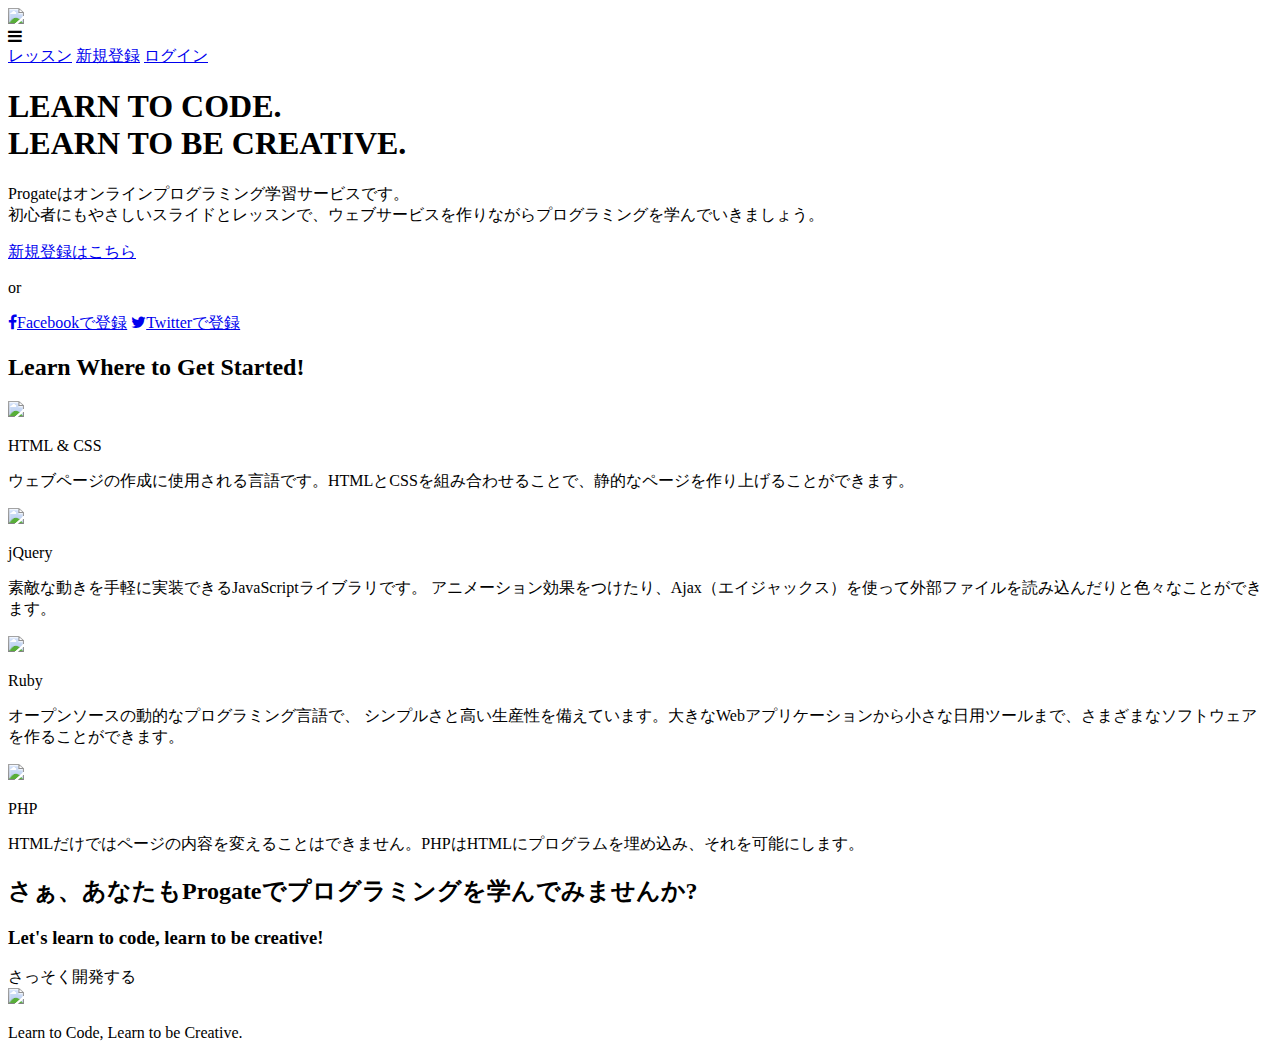
==== index.html @ e8403fcc "Create index.html" ====
<!DOCTYPE html>
<html>
<head>
  <meta charset="utf-8">
  <meta name="viewport" content="width=device-width, initial-scale=1.0">
  <title>Progate</title>
  <link href="https://maxcdn.bootstrapcdn.com/font-awesome/4.7.0/css/font-awesome.min.css" rel="stylesheet" integrity="sha384-wvfXpqpZZVQGK6TAh5PVlGOfQNHSoD2xbE+QkPxCAFlNEevoEH3Sl0sibVcOQVnN" crossorigin="anonymous">
  <link rel="stylesheet" type="text/css" href="stylesheet.css">
</head>
<body>
  <header>
    <div class="container">
      <div class="header-left">
        <img class="logo" src="https://prog-8.com/images/html/advanced/main_logo.png">
      </div>
      <span class="fa fa-bars menu-icon"></span>
      <div class="header-right">
        <a href="#">レッスン</a>
        <a href="#">新規登録</a>
        <a href="#" class="login">ログイン</a>
      </div>
    </div>
  </header>
  <div class="top-wrapper">
    <div class="container">
      <h1>LEARN TO CODE.<br>LEARN TO BE CREATIVE.</h1>
      <p>Progateはオンラインプログラミング学習サービスです。<br>初心者にもやさしいスライドとレッスンで、ウェブサービスを作りながらプログラミングを学んでいきましょう。</p>
      <div class="btn-wrapper">
        <a href="#" class="btn signup">新規登録はこちら</a>
        <p>or</p>
        <a href="#" class="btn facebook"><span class="fa fa-facebook"></span>Facebookで登録</a>
        <a href="#" class="btn twitter"><span class="fa fa-twitter"></span>Twitterで登録</a>
      </div>
    </div>
  </div>
  <div class="lesson-wrapper">
    <div class="container">
      <div class="heading">
        <h2>Learn Where to Get Started!</h2>
      </div>
      <div class="lessons">
        <div class="lesson">
          <div class="lesson-icon">
            <img src="https://prog-8.com/images/html/advanced/html.png">
            <p>HTML & CSS</p>
          </div>
          <p class="text-contents">ウェブページの作成に使用される言語です。HTMLとCSSを組み合わせることで、静的なページを作り上げることができます。</p>
        </div>
        <div class="lesson">
          <div class="lesson-icon">
            <img src="https://prog-8.com/images/html/advanced/jQuery.png">
            <p>jQuery</p>
          </div>
          <p class="text-contents">素敵な動きを手軽に実装できるJavaScriptライブラリです。 アニメーション効果をつけたり、Ajax（エイジャックス）を使って外部ファイルを読み込んだりと色々なことができます。</p>
        </div>
        <div class="lesson">
          <div class="lesson-icon">
            <img src="https://prog-8.com/images/html/advanced/ruby.png">
            <p>Ruby</p>
          </div>
          <p class="text-contents">オープンソースの動的なプログラミング言語で、 シンプルさと高い生産性を備えています。大きなWebアプリケーションから小さな日用ツールまで、さまざまなソフトウェアを作ることができます。</p>
        </div>
        <div class="lesson">
          <div class="lesson-icon">
            <img src="https://prog-8.com/images/html/advanced/php.png">
            <p>PHP</p>
          </div>
          <p class="text-contents">HTMLだけではページの内容を変えることはできません。PHPはHTMLにプログラムを埋め込み、それを可能にします。</p>
        </div>
      </div>
      <div class="clear"></div>
    </div>
  </div>
  <div class="message-wrapper">
    <div class="container">
      <div class="heading">
        <h2>さぁ、あなたもProgateでプログラミングを学んでみませんか?</h2>
        <h3>Let's learn to code, learn to be creative!</h3>
      </div>
      <span class="btn message">さっそく開発する</span>
    </div>
  </div>
  <footer>
    <div class="container">
      <img src="https://prog-8.com/images/html/advanced/footer_logo.png">
      <p>Learn to Code, Learn to be Creative.</p>
    </div>
  </footer>
</body>
</html>
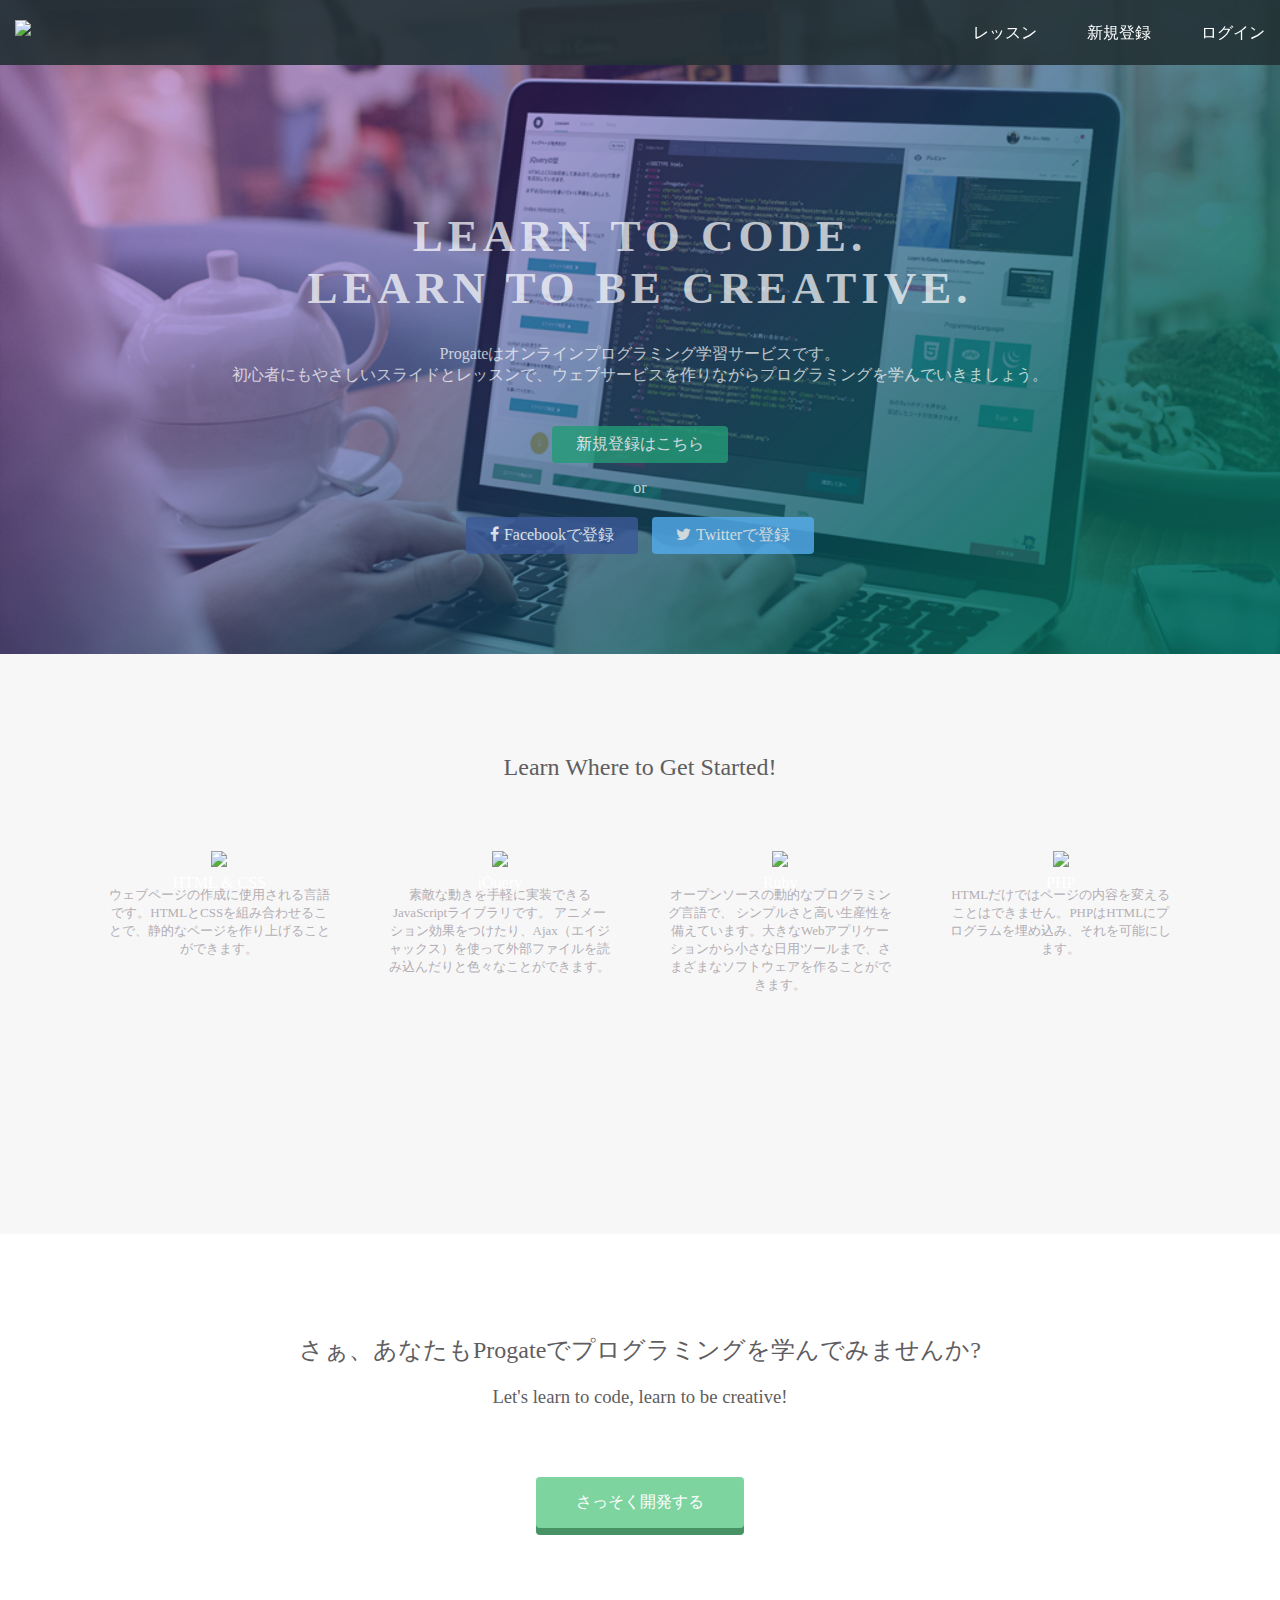
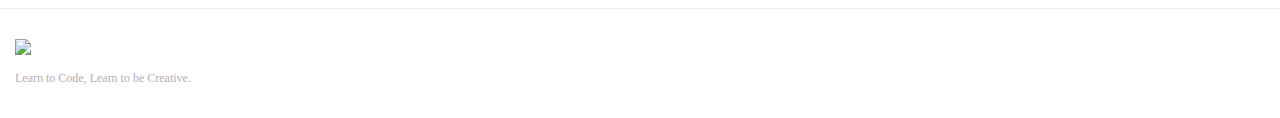
==== commit 454a8f41: "Update index.html" ====
--- a/index.html
+++ b/index.html
@@ -87,4 +87,4 @@
     </div>
   </footer>
 </body>
-</html>
+</html> 
--- a/stylesheet.css
+++ b/stylesheet.css
@@ -0,0 +1,271 @@
+* {
+  box-sizing: border-box;
+}
+
+body {
+  margin: 0;
+  font-family: "Hiragino Kaku Gothic ProN";
+}
+
+a {
+  text-decoration: none;
+}
+
+.container {
+  width: 100%;
+  padding: 0 15px;
+  margin: 0 auto;
+}
+
+.top-wrapper {
+  padding: 180px 0 100px 0;
+  background-image: url(top.png);
+  background-size: cover;
+  color: white;
+  text-align: center;
+}
+
+.top-wrapper h1 {
+  opacity: 0.7;
+  font-size: 45px;
+  letter-spacing: 5px;
+}
+
+.top-wrapper p {
+  opacity: 0.7;
+  font-size: 16px;
+  margin-bottom: 40px;
+}
+
+.btn-wrapper {
+  text-align: center;
+}
+
+.btn-wrapper p {
+  margin-bottom: 20px;
+}
+
+.signup {
+  background-color: #239b76;
+}
+
+.facebook {
+  background-color: #3b5998;
+  margin-right: 10px;
+}
+
+.twitter {
+  background-color: #55acee;
+}
+
+.btn {
+  padding: 8px 24px;
+  color: white;
+  display: inline-block;
+  opacity: 0.8;
+  border-radius: 4px;
+  text-align: center;
+}
+
+.btn:hover {
+  opacity: 1;
+}
+
+.fa {
+  margin-right: 5px;
+}
+
+header {
+  height: 65px;
+  width: 100%;
+  background-color: rgba(34,49,52,0.9);
+  position :fixed;
+  top: 0;
+  z-index: 10;
+}
+
+.logo {
+  width: 124px;
+  margin-top: 20px;
+}
+
+.header-left {
+  float: left;
+}
+
+.header-right {
+  float: right;
+  margin-right: -25px;
+}
+
+.header-right a {
+  line-height: 65px;
+  padding: 0 25px;
+  color: white;
+  display: block;
+  float: left;
+  transition: all 0.5s;
+}
+
+.header-right a:hover {
+  background-color: rgba(255,255,255,0.3);
+}
+
+.lesson-wrapper {
+  height: 580px;
+  padding-bottom: 80px;
+  padding-left: 5%;
+  padding-right: 5%;
+  background-color: #f7f7f7;
+  text-align: center;
+}
+
+.heading {
+  padding-top: 80px;
+  padding-bottom: 50px;
+  color: #5f5d60;
+}
+
+.heading h2 {
+  font-weight: normal;
+}
+
+.lesson {
+  float: left;
+  width: 25%;
+}
+
+.lesson-icon {
+  position: relative;
+}
+
+.lesson-icon p {
+  position: absolute;
+  top: 37%;
+  width: 100%;
+  color: white;
+}
+
+.text-contents {
+  width: 80%;
+  display: inline-block;
+  margin-top: 15px;
+  font-size: 13px;
+  color: #b3aeb5;
+}
+
+.heading h3 {
+  font-weight: normal;
+}
+
+.message-wrapper {
+  border-bottom: 1px solid #eee;
+  padding-bottom: 80px;
+  text-align: center;
+}
+
+.message {
+  padding: 15px 40px;
+  background-color: #5dca88;
+  cursor: pointer;
+  box-shadow: 0px 7px #1a7940;
+}
+
+.message:active {
+  position: relative;
+  top: 7px;
+  box-shadow: none;
+}
+
+footer img {
+  width: 125px;
+}
+
+footer p {
+  color: #b3aeb5;
+  font-size: 12px;
+}
+
+footer {
+  padding-top: 30px;
+  padding-bottom: 20px;
+}
+
+.menu-icon {
+  color: white;
+  float: right;
+  font-size: 25px;
+  padding: 21px 0;
+  display: none;
+}
+
+.clear {
+  clear: left;
+}
+
+@media all and (max-width: 1000px) {
+  .lesson {
+    width: 50%;
+    margin-bottom: 50px;
+  }
+
+  .lesson-wrapper {
+    height: 990px;
+  }
+
+  footer {
+    text-align: center;
+  }
+}
+
+@media all and (max-width: 750px) {
+  .top-wrapper h1 {
+    font-size: 32px;
+  }
+
+  .heading h2 {
+    font-size: 20px;
+  }
+}
+
+@media all and (max-width: 670px) {
+  .header-right {
+    display: none;
+  }
+
+  .menu-icon {
+    display: block;
+  }
+
+  .top-wrapper .btn {
+    width: 100%;
+  }
+
+  .twitter {
+    margin-top: 10px;
+  }
+
+  .top-wrapper {
+    text-align: left;
+  }
+
+  .top-wrapper h1 {
+    font-size: 24px;
+  }
+
+  .top-wrapper p {
+    font-size: 14px;
+  }
+
+  .lesson {
+    width: 100%;
+  }
+
+  .lesson-wrapper {
+    height: 1700px;
+  }
+
+  .message-wrapper .btn {
+    width: 100%;
+  }
+}
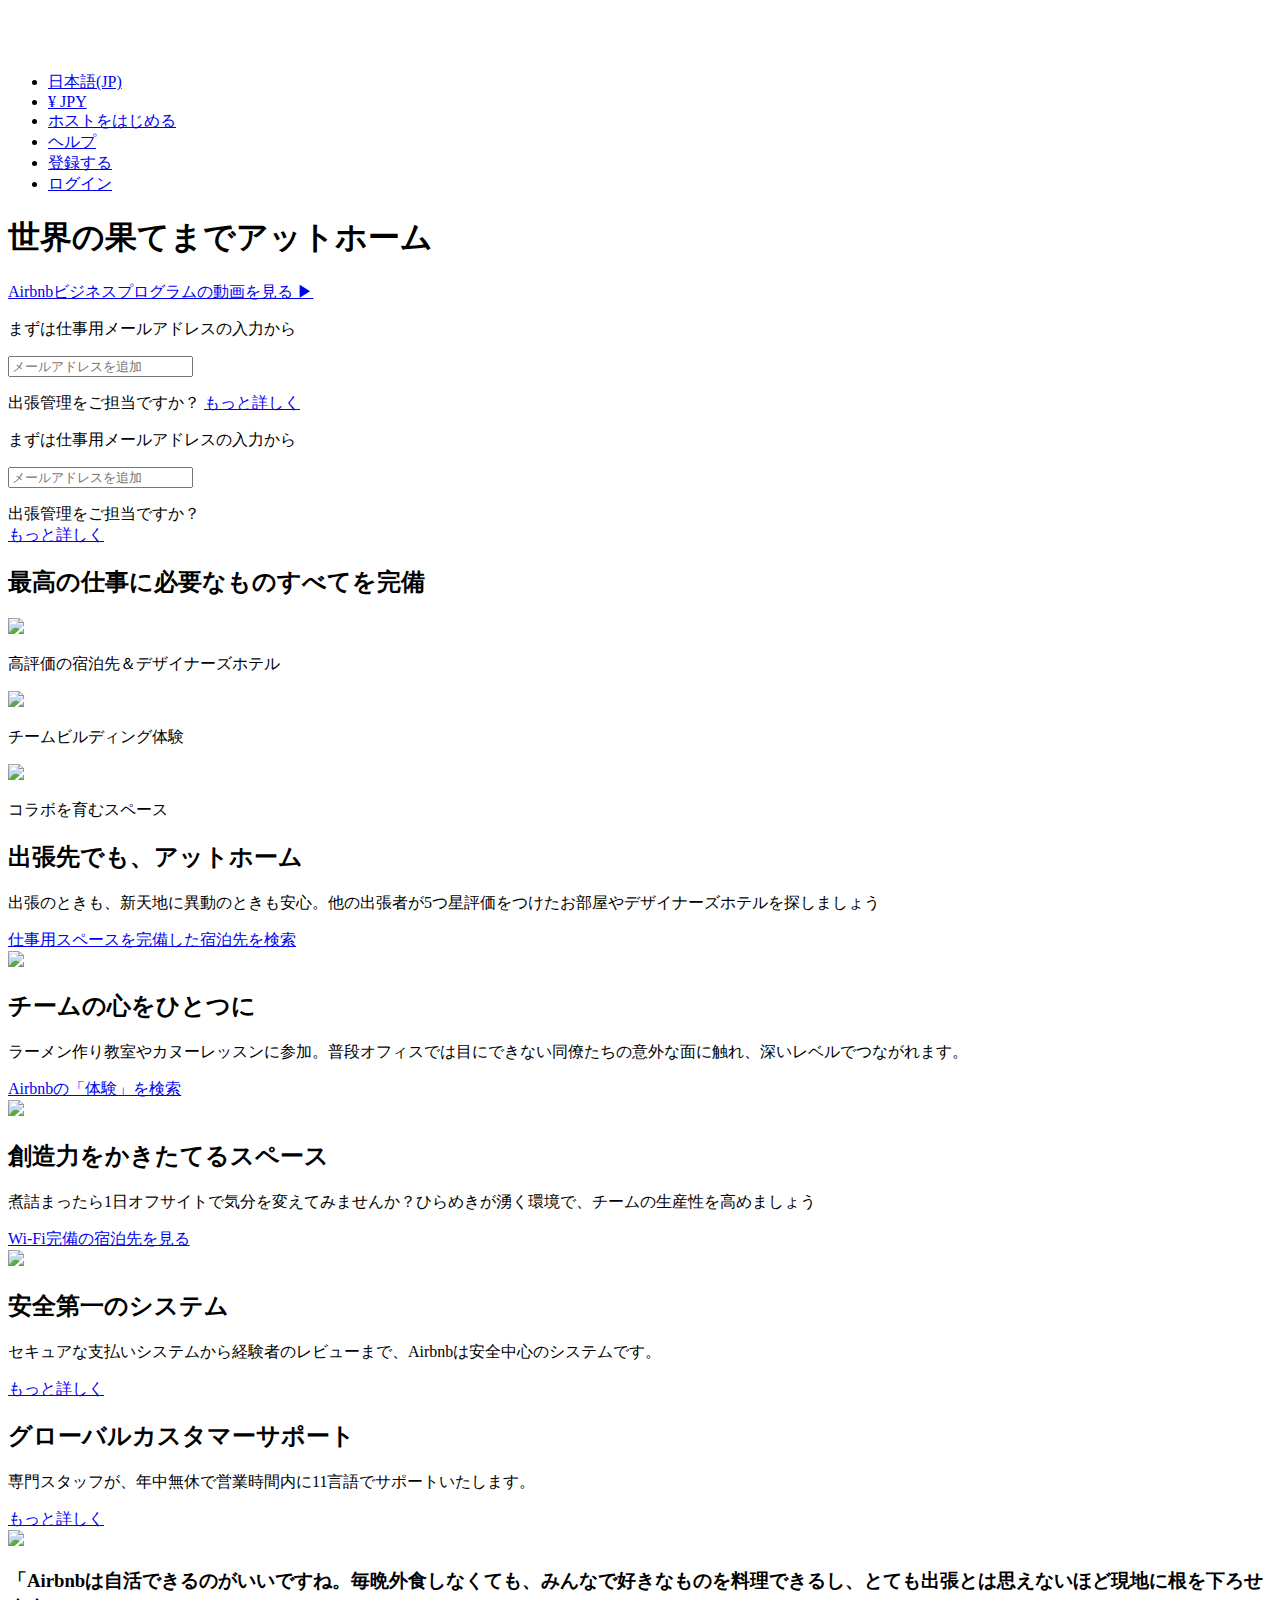
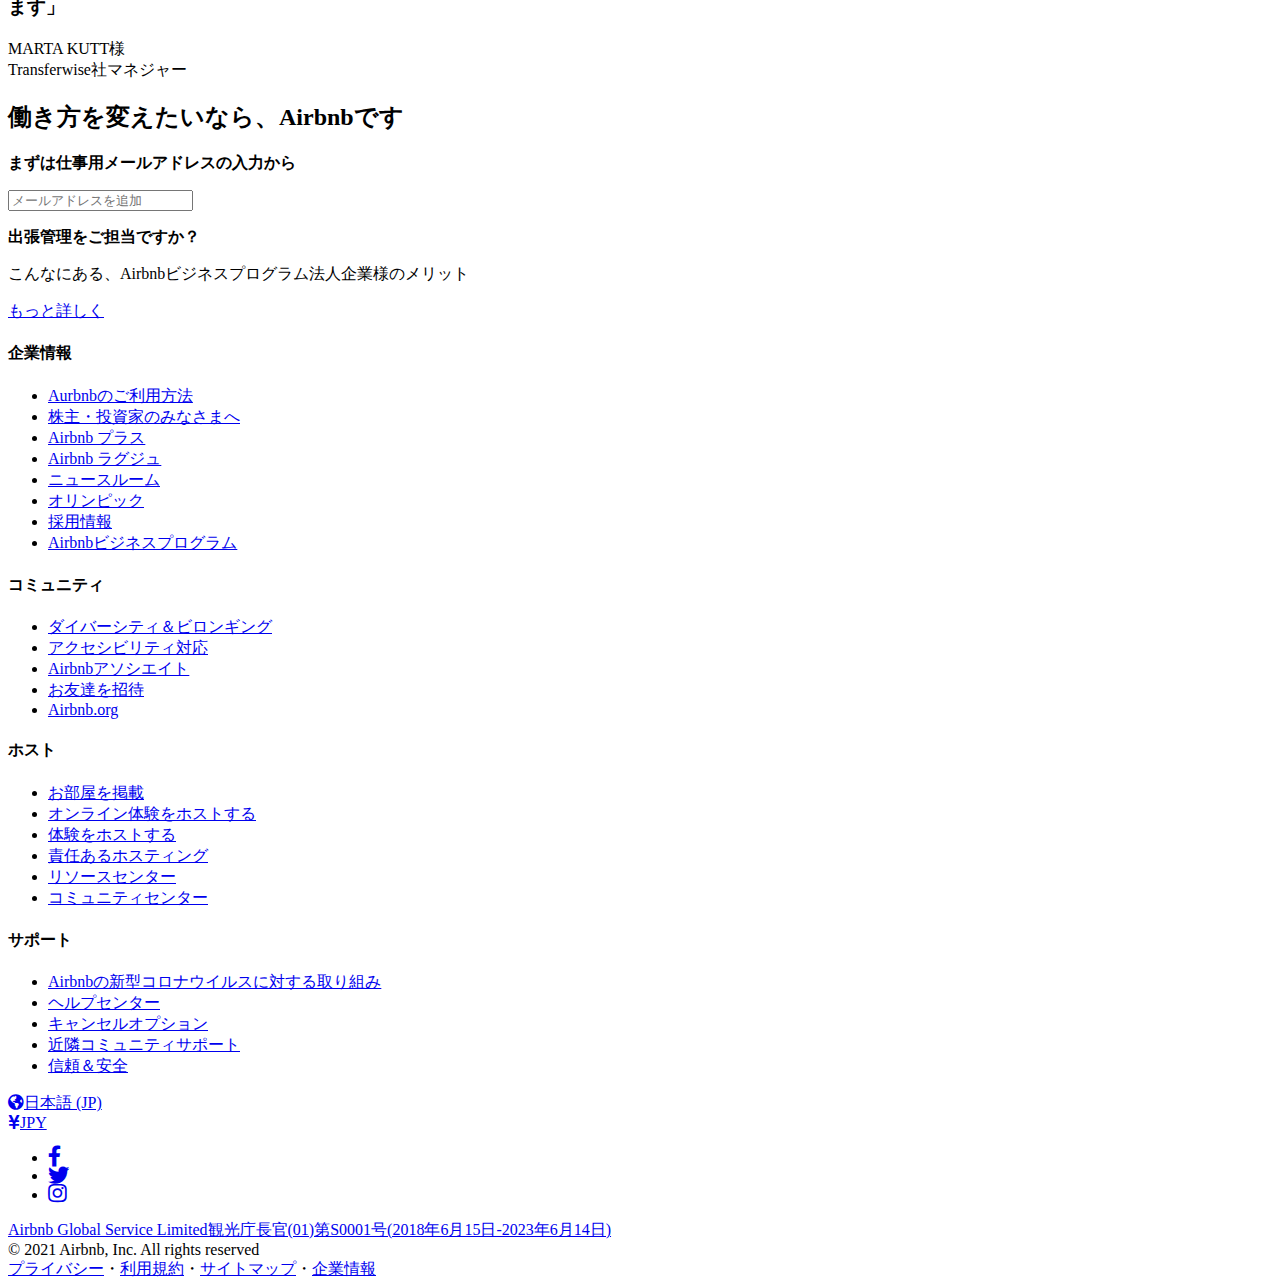
==== commit b6a64d72: "Update index.html" ====
--- a/index.html
+++ b/index.html
@@ -1,90 +1,316 @@
 <!DOCTYPE html>
-<html>
-<head>
-  <meta charset="utf-8">
-  <meta name="viewport" content="width=device-width, initial-scale=1.0">
-  <title>Progate</title>
-  <link href="https://maxcdn.bootstrapcdn.com/font-awesome/4.7.0/css/font-awesome.min.css" rel="stylesheet" integrity="sha384-wvfXpqpZZVQGK6TAh5PVlGOfQNHSoD2xbE+QkPxCAFlNEevoEH3Sl0sibVcOQVnN" crossorigin="anonymous">
-  <link rel="stylesheet" type="text/css" href="stylesheet.css">
-</head>
-<body>
-  <header>
-    <div class="container">
-      <div class="header-left">
-        <img class="logo" src="https://prog-8.com/images/html/advanced/main_logo.png">
-      </div>
-      <span class="fa fa-bars menu-icon"></span>
-      <div class="header-right">
-        <a href="#">レッスン</a>
-        <a href="#">新規登録</a>
-        <a href="#" class="login">ログイン</a>
-      </div>
-    </div>
-  </header>
-  <div class="top-wrapper">
-    <div class="container">
-      <h1>LEARN TO CODE.<br>LEARN TO BE CREATIVE.</h1>
-      <p>Progateはオンラインプログラミング学習サービスです。<br>初心者にもやさしいスライドとレッスンで、ウェブサービスを作りながらプログラミングを学んでいきましょう。</p>
-      <div class="btn-wrapper">
-        <a href="#" class="btn signup">新規登録はこちら</a>
-        <p>or</p>
-        <a href="#" class="btn facebook"><span class="fa fa-facebook"></span>Facebookで登録</a>
-        <a href="#" class="btn twitter"><span class="fa fa-twitter"></span>Twitterで登録</a>
-      </div>
-    </div>
-  </div>
-  <div class="lesson-wrapper">
-    <div class="container">
-      <div class="heading">
-        <h2>Learn Where to Get Started!</h2>
-      </div>
-      <div class="lessons">
-        <div class="lesson">
-          <div class="lesson-icon">
-            <img src="https://prog-8.com/images/html/advanced/html.png">
-            <p>HTML & CSS</p>
-          </div>
-          <p class="text-contents">ウェブページの作成に使用される言語です。HTMLとCSSを組み合わせることで、静的なページを作り上げることができます。</p>
-        </div>
-        <div class="lesson">
-          <div class="lesson-icon">
-            <img src="https://prog-8.com/images/html/advanced/jQuery.png">
-            <p>jQuery</p>
-          </div>
-          <p class="text-contents">素敵な動きを手軽に実装できるJavaScriptライブラリです。 アニメーション効果をつけたり、Ajax（エイジャックス）を使って外部ファイルを読み込んだりと色々なことができます。</p>
-        </div>
-        <div class="lesson">
-          <div class="lesson-icon">
-            <img src="https://prog-8.com/images/html/advanced/ruby.png">
-            <p>Ruby</p>
-          </div>
-          <p class="text-contents">オープンソースの動的なプログラミング言語で、 シンプルさと高い生産性を備えています。大きなWebアプリケーションから小さな日用ツールまで、さまざまなソフトウェアを作ることができます。</p>
-        </div>
-        <div class="lesson">
-          <div class="lesson-icon">
-            <img src="https://prog-8.com/images/html/advanced/php.png">
-            <p>PHP</p>
-          </div>
-          <p class="text-contents">HTMLだけではページの内容を変えることはできません。PHPはHTMLにプログラムを埋め込み、それを可能にします。</p>
-        </div>
-      </div>
-      <div class="clear"></div>
-    </div>
-  </div>
-  <div class="message-wrapper">
-    <div class="container">
-      <div class="heading">
-        <h2>さぁ、あなたもProgateでプログラミングを学んでみませんか?</h2>
-        <h3>Let's learn to code, learn to be creative!</h3>
-      </div>
-      <span class="btn message">さっそく開発する</span>
-    </div>
-  </div>
-  <footer>
-    <div class="container">
-      <img src="https://prog-8.com/images/html/advanced/footer_logo.png">
-      <p>Learn to Code, Learn to be Creative.</p>
-    </div>
-  </footer>
-</body>
-</html> 
+<html lang="ja">
+
+    <head>
+        <meta charset="utf-8">
+        <meta http-equiv="X-UA-Compatible" content="IE=edge">
+        <meta name="viewport" content="width=device-width, initial-scale=1">
+        <title>世界の果てまでアットホーム</title>
+         
+        <!-- Bootstrap の CSS ファイルの読み込み -->
+        <link href="css/bootstrap.min.css" rel="stylesheet">
+        <link rel="stylesheet" href="./css/my-sheet.css">
+        <link rel="stylesheet" href="./css/responsive.css">
+        <link href="https://use.fontawesome.com/releases/v5.6.1/css/all.css" rel="stylesheet">
+    </head>
+    <body>
+    	<header>
+    		<div class="header-logo">
+    			<a href="#"><i class="fas fa-blog fa-3x" style="color: white;"></i></a>
+    			<a href="#" class="pull-down"><i class="fas fa-chevron-down" style="color: white;"></i></a>
+    		</div>
+    		<!--<i class="fas fa-bars menu-icon"></i>-->
+    		<div class="header-list">
+    			<ul>
+    				<li><a href="#">日本語(JP)</a></li>
+    				<li><a href="#">¥ JPY</a></li>
+    				<li><a href="#">ホストをはじめる</a></li>
+    				<li><a href="#">ヘルプ</a></li>
+    				<li><a href="#">登録する</a></li>
+    				<li><a href="#">ログイン</a></li>
+    			</ul>
+    		</div>
+    	</header>
+    	<div class="top-wrapper">
+    		<div class="container">
+    			<div class="top-message">
+    				<div class="top-mes-cont">
+    					<h1>世界の果てまでアットホーム</h1>
+		    			<p><a href="#">Airbnbビジネスプログラムの動画を見る ▶︎</a></p>
+    				</div>
+    				<div class="top-under-mes">
+    					<p>まずは仕事用メールアドレスの入力から</p>
+		    			<input type="text" placeholder="メールアドレスを追加">
+		    			<p>出張管理をご担当ですか？ <a href="#">もっと詳しく </a></p>
+    				</div>
+    			</div>
+    		</div>
+    	</div>
+    	<div class="mail-form">
+    		<div class="mail-cont">
+    			<div class="mail-cont-2">
+    				<p>まずは仕事用メールアドレスの入力から</p>
+				    <input class="mail-input" type="text" placeholder="メールアドレスを追加">
+    			</div>
+    		</div>
+    		<div class="out-job">
+    			<p>出張管理をご担当ですか？<br><a href="#">もっと詳しく </a></p>
+    		</div>
+    		<div class="form-border">
+    			<div class="form-border-cont"></div>
+    		</div>
+    	</div>
+    	<div class="best-job">
+    		<div class="container">
+    			<h2>最高の仕事に必要なものすべてを完備</h2>
+    			<div class="best-jobs">
+    				<div class="job">
+    					<div class="job-img">
+    						<img src="top_rated_homes.jpg">
+    					</div>
+    					<div class="job-message">
+    						<p>高評価の宿泊先＆デザイナーズホテル</p>
+    					</div>
+    				</div>
+    				<div class="job">
+    					<div class="job-img">
+    						<img src="team_building_experiences.jpg">
+    					</div>
+    					<div class="job-message">
+    						<p>チームビルディング体験</p>
+    					</div>
+    				</div>
+    				<div class="job">
+    					<div class="job-img">
+    						<img src="collaborate.jpg">
+    					</div>
+    					<div class="job-message">
+    						<p>コラボを育むスペース</p>
+    					</div>
+    				</div>
+    			</div>
+    		</div>
+    	</div>
+    	<div class="two-boxes">
+    		<div class="two-box">
+	    		<div class="container">
+	    			<div class="pad-box">
+	    				<div class="two-box-mes">
+		    				<div class="box-mes">
+		    					<div class="box-mes-cont">
+		    						 <h2>出張先でも、アットホーム</h2>
+			    					<p>出張のときも、新天地に異動のときも安心。他の出張者が5つ星評価をつけたお部屋やデザイナーズホテルを探しましょう</p>
+			    					<a href="#">仕事用スペースを完備した宿泊先を検索</a>
+		    					</div>
+		    				</div>
+		    			</div>
+	    			</div>
+		    		<div class="two-box-img">
+		    			<div class="box-img-cont">
+		    				<img src="comfort_home.jpg">
+		    			</div>
+		    		</div>
+	    		</div>
+	    	</div>
+	    	<div class="two-box">
+	    		<div class="container">
+	    			<div class="pad-box-2">
+	    				<div class="two-box-mes-2">
+		    				<div class="box-mes">
+		    					<div class="box-mes-cont">
+		    						<h2>チームの心をひとつに</h2>
+			    					<p>ラーメン作り教室やカヌーレッスンに参加。普段オフィスでは目にできない同僚たちの意外な面に触れ、深いレベルでつながれます。</p>
+				    				<a href="#">Airbnbの「体験」を検索</a>
+		    					</div>
+		    				</div>
+		    			</div>
+	    			</div>
+	    			<div class="two-box-img">
+	    				<div class="box-img-cont">
+	    					<img src="team_building.jpg">
+	    				</div>
+	    			</div>
+	    		</div>
+	    	</div>
+	    	<div class="two-box">
+	    		<div class="container">
+	    			<div class="pad-box">
+	    				<div class="two-box-mes">
+		    				<div class="box-mes">
+		    					<div class="box-mes-cont">
+		    						 <h2>創造力をかきたてるスペース</h2>
+			    					<p>煮詰まったら1日オフサイトで気分を変えてみませんか？ひらめきが湧く環境で、チームの生産性を高めましょう</p>
+			    					<a href="#">Wi-Fi完備の宿泊先を見る</a>
+		    					</div>
+		    				</div>
+		    			</div>
+	    			</div>
+		    		<div class="two-box-img">
+		    			<div class="box-img-cont">
+		    				<img src="creativity.jpg">
+		    			</div>
+		    		</div>
+	    		</div>
+	    	</div>
+    	</div>
+    	<div class="green-boxes">
+    		<div class="container">
+    			<div class="green-box-cont">
+    				<div class="green-box">
+    					<div class="green-box-mes">
+    						<div class="green-box-mes-2">
+    							<h2>安全第一のシステム</h2>
+			    				<p>セキュアな支払いシステムから経験者のレビューまで、Airbnbは安全中心のシステムです。</p>
+			    				<a href="#">もっと詳しく</a>
+    						</div>
+    					</div>
+    					<div class="green-border"></div>
+	    			</div>
+	    			<di^v class="green-box">
+	    				<div class="green-box-mes">
+	    					<div class=green-box-mes-2>
+	    						<h2>グローバルカスタマーサポート</h2>
+			    				<p>専門スタッフが、年中無休で営業時間内に11言語でサポートいたします。</p>
+			    				<a href="#">もっと詳しく</a>
+	    					</div>
+	    				</div>
+	    			</div>
+    			</div>
+    		</div>
+    	</div>
+    	<div class="thinks">
+    		<div class="container">
+    			<div class="think-cont">
+    				<div class="think-cont-1">
+    					<div class="think">
+	    					<div class="think-img">
+			    				<img src="quote.jpg">
+			    			</div>
+	    				</div>
+		    			<div class="think">
+		    				<div class="think-mes">
+		    					<div class="think-mes-box">
+			    					<div class="think-mes-1">
+			    						<div class="think-mes-2">
+			    							<h3>「Airbnbは自活できるのがいいですね。毎晩外食しなくても、みんなで好きなものを料理できるし、とても出張とは思えないほど現地に根を下ろせます」</h3>
+						    				<p>MARTA KUTT様<br>Transferwise社マネジャー</p>
+			    						</div>
+			    					</div>
+			    				</div>
+		    				</div>
+		    			</div>
+    				</div>
+    			</div>
+    		</div>
+    	</div>
+    	<div class="change-jobs">
+    		<div class="container">
+    			<div class="change-box">
+    				<div class="change-box-cont">
+    					<h2>働き方を変えたいなら、Airbnbです</h2>
+	    				<strong><p>まずは仕事用メールアドレスの入力から</p></strong>
+	    				<input type="text" placeholder="メールアドレスを追加">
+	    				<div class="change-border-cont">
+	    					<div class="change-border"></div>
+	    				</div>
+	    				<strong><p>出張管理をご担当ですか？</p></strong>
+	    				<p>こんなにある、Airbnbビジネスプログラム法人企業様のメリット</p>
+	    				<a href="#">もっと詳しく</a>
+    				</div>
+    			</div>
+    		</div>
+    	</div>
+
+    	<footer>
+    		<div class="container">
+    			<div class="foot-cont">
+    				<div class="foots">
+	    				<div class="foots-cont">
+	    					<div class="foot">
+	    						<h4>企業情報</h4>
+			    				<ul>
+			    					<li><a href="#">Aurbnbのご利用方法</a></li>
+			    					<li><a href="#">株主・投資家のみなさまへ</a></li>
+			    					<li><a href="#">Airbnb プラス</a></li>
+			    					<li><a href="#">Airbnb ラグジュ</a></li>
+			    					<li><a href="#">ニュースルーム</a></li>
+			    					<li><a href="#">オリンピック</a></li>
+			    					<li><a href="#">採用情報</a></li>
+			    					<li><a href="#">Airbnbビジネスプログラム</a></li>
+			    				</ul>
+			    			</div>
+			    			<div class="foot">
+			    				<h4>コミュニティ</h4>
+			    				<ul>
+			    					<li><a href="#">ダイバーシティ＆ビロンギング</a></li>
+			    					<li><a href="#">アクセシビリティ対応</a></li>
+			    					<li><a href="#">Airbnbアソシエイト</a></li>
+			    					<li><a href="#">お友達を招待</a></li>
+			    					<li><a href="#">Airbnb.org</a></li>
+			    				</ul>
+			    			</div>
+			    			<div class="foot">
+			    				<h4>ホスト</h4>
+			    				<ul>
+			    					<li><a href="#">お部屋を掲載</a></li>
+			    					<li><a href="#">オンライン体験をホストする</a></li>
+			    					<li><a href="#">体験をホストする</a></li>
+			    					<li><a href="#">責任あるホスティング</a></li>
+			    					<li><a href="#">リソースセンター</a></li>
+			    					<li><a href="#">コミュニティセンター</a></li>
+			    				</ul>
+			    			</div>
+			    			<div class="foot">
+			    				<h4>サポート</h4>
+			    				<ul>
+			    					<li><a href="#">Airbnbの新型コロナウイルスに対する取り組み</a></li>
+			    					<li><a href="#">ヘルプセンター</a></li>
+			    					<li><a href="#">キャンセルオプション</a></li>
+			    					<li><a href="#">近隣コミュニティサポート</a></li>
+			    					<li><a href="#">信頼＆安全</a></li>
+			    				</ul>
+			    			</div>
+	    				</div>
+	    			</div>
+	    			<div class="last">
+	    				<div class="last-conts">
+	    					<div class="last-cont-1">
+	    						<div class="last-cont-1-2">
+	    							<div class="last-lang-money">
+	    								<a href="#"><i class="fas fa-globe-americas icon-css"></i>日本語 (JP)</a>
+	    							</div>
+	    							<div class="last-lang-money">
+	    								<a href="#"><i class="fas fa-yen-sign icon-css"></i>JPY</a>
+	    							</div>
+	    						</div>
+	    						<div class="last-cont-1-3">
+	    							<ul>
+	    								<li><a href="#"><i class="fab fa-facebook-f fa-lg"></i></a></li>
+	    								<li><a href="#"><i class="fab fa-twitter fa-lg"></i></a></li>
+	    								<li><a href="#"><i class="fab fa-instagram fa-lg"></i></a></li>
+	    							</ul>
+	    						</div>
+	    					</div>
+	    					<div class="last-cont-2">
+	    						<div class="last-cont-2-1">
+	    							<a href="#">Airbnb Global Service Limited観光庁長官(01)第S0001号(2018年6月15日-2023年6月14日)</a>
+	    						</div>
+	    						<div class="last-cont-2-2">
+	    							<div>© 2021 Airbnb, Inc. All rights reserved</div>
+	    							<div class="priv">
+	    								<a href="#">プライバシー</a>・<a href="#">利用規約</a>・<a href="#">サイトマップ</a>・<a href="#">企業情報</a>
+	    							</div>
+	    						</div>
+	    					</div>
+	    				</div>
+	    			</div>
+    			</div>
+    		</div>
+    	</footer>
+
+	    <!-- jQueryの読み込み（Bootstrap を利用するには必須） --> 
+	    <script src="https://ajax.googleapis.com/ajax/libs/jquery/1.12.4/jquery.min.js"></script> 
+	    <!-- bootstrap.min.js の読み込み --> 
+	    <script src="js/bootstrap.min.js"></script>
+    </body>
+</html>
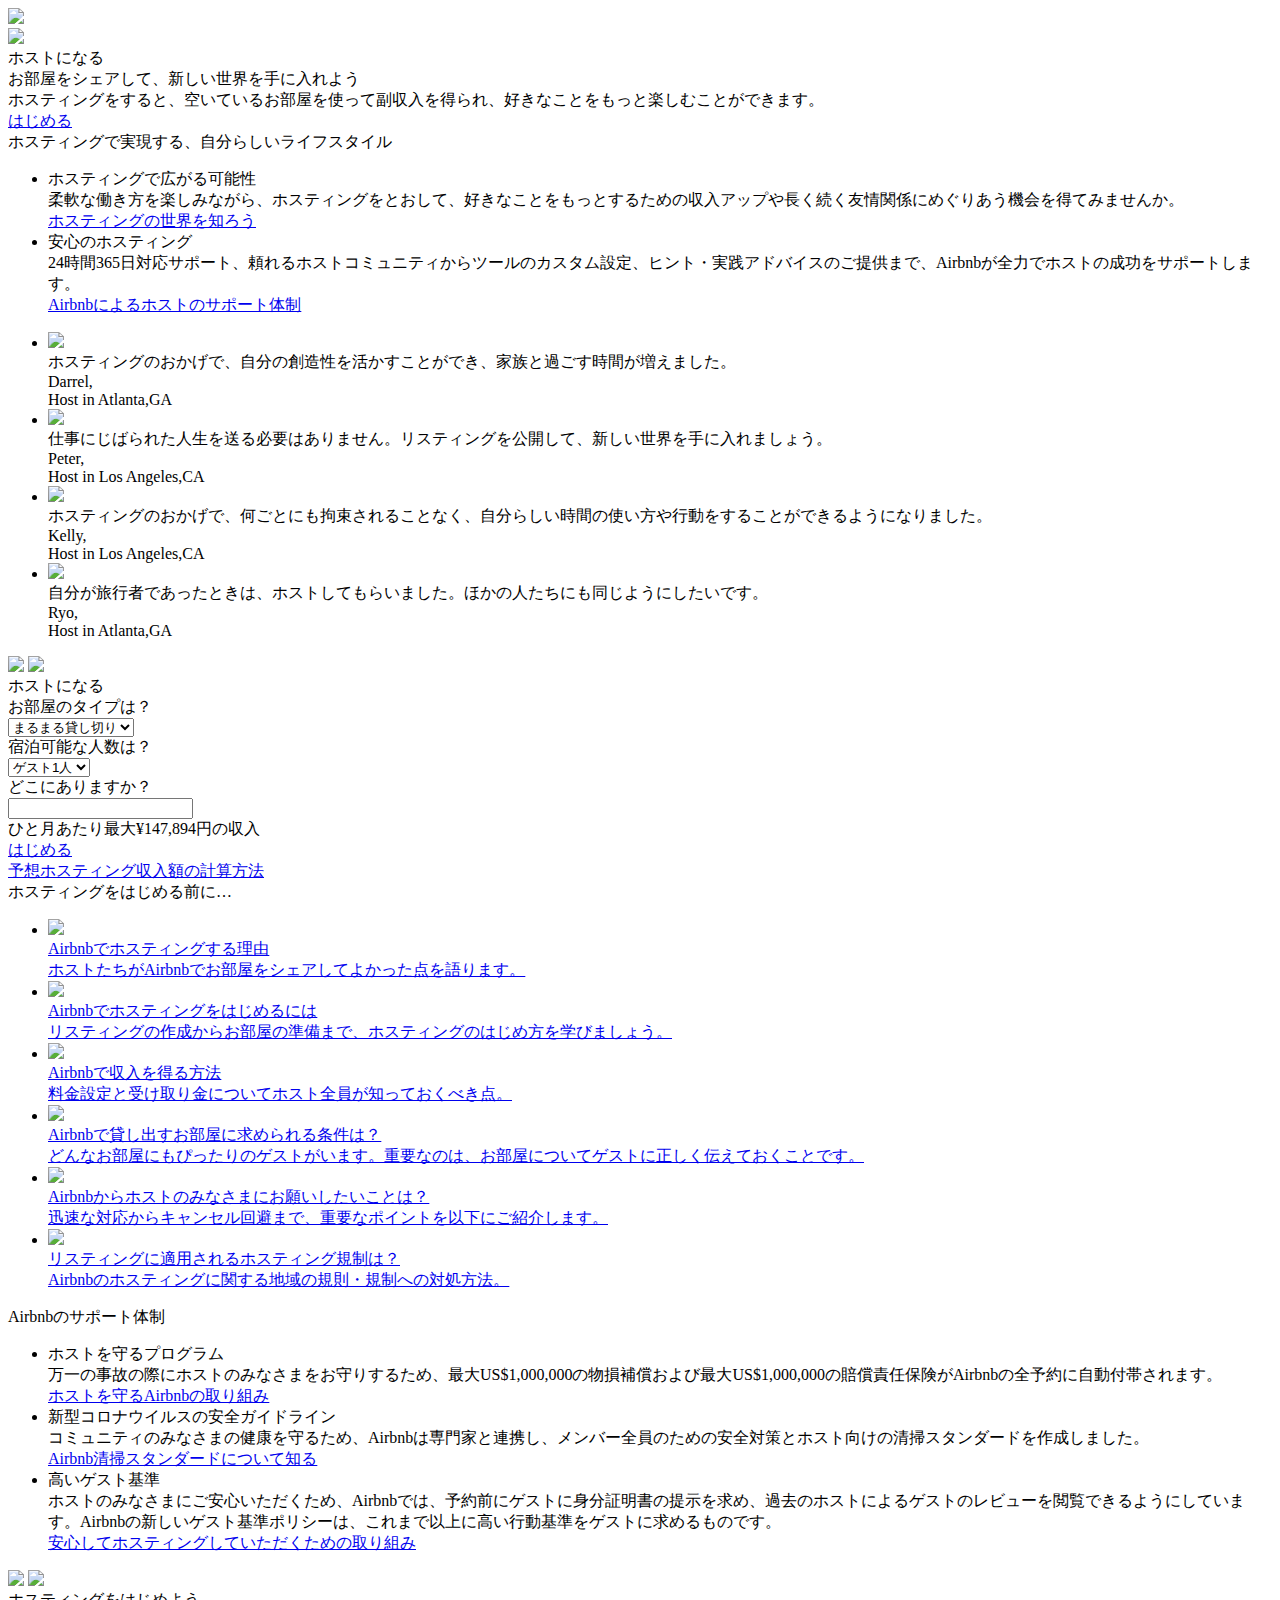
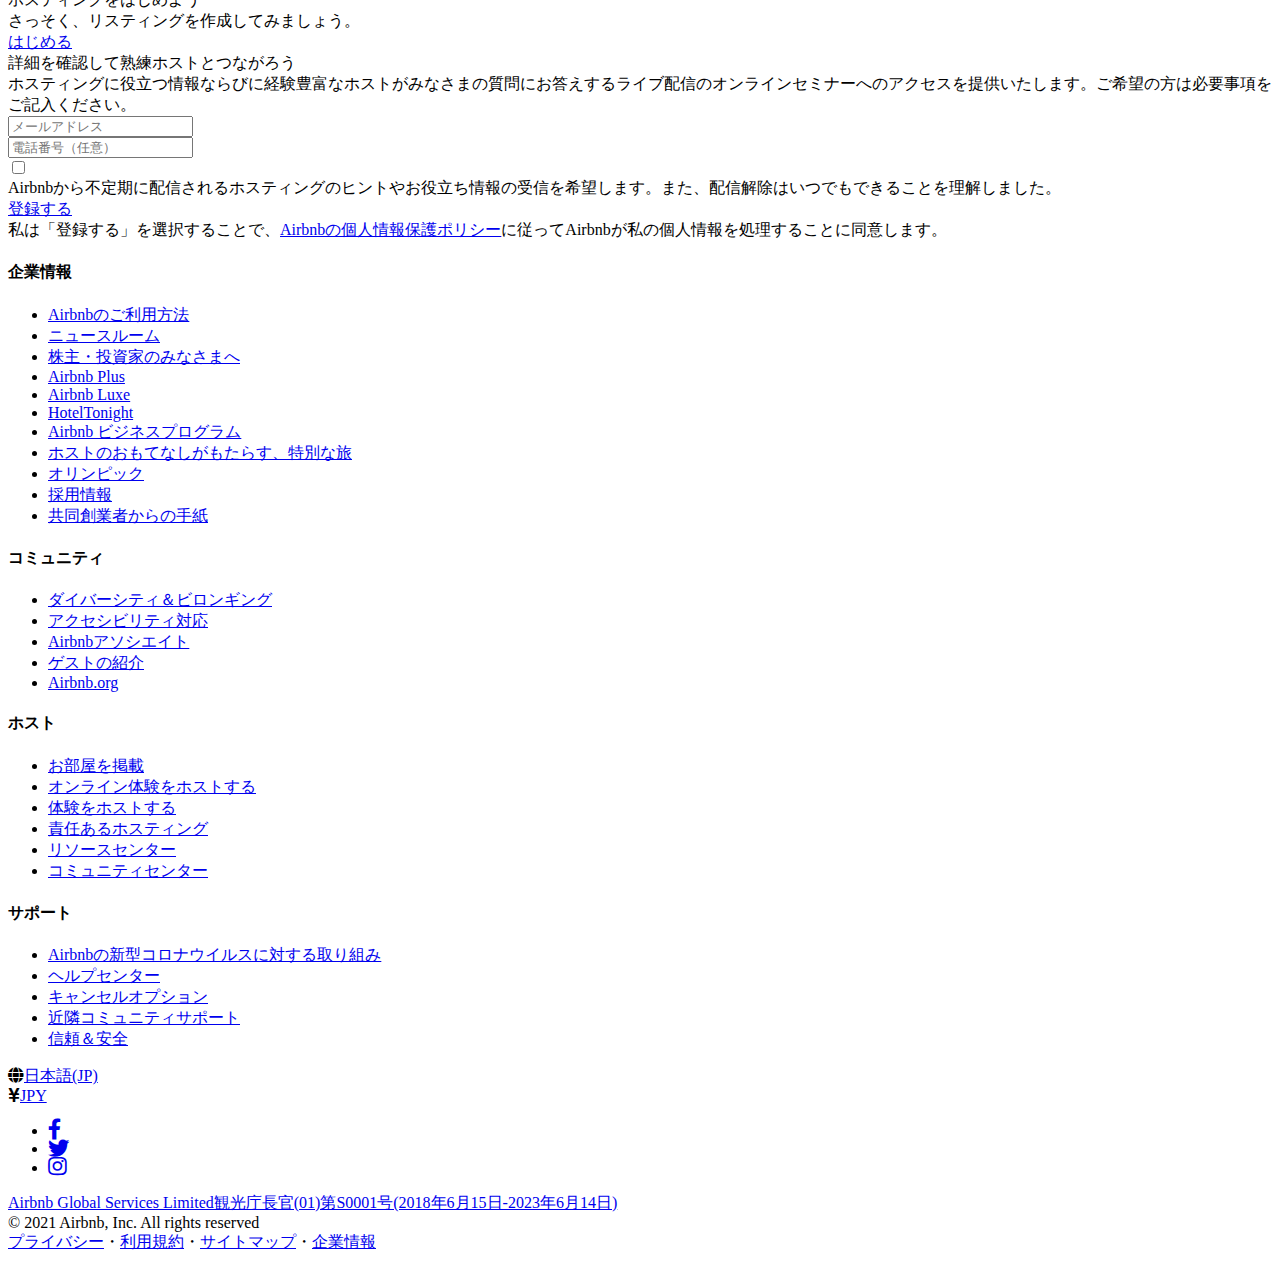
==== commit 1ebe2b94: "Update index.html" ====
--- a/index.html
+++ b/index.html
@@ -1,316 +1,382 @@
 <!DOCTYPE html>
+
 <html lang="ja">
-
-    <head>
-        <meta charset="utf-8">
-        <meta http-equiv="X-UA-Compatible" content="IE=edge">
-        <meta name="viewport" content="width=device-width, initial-scale=1">
-        <title>世界の果てまでアットホーム</title>
-         
-        <!-- Bootstrap の CSS ファイルの読み込み -->
-        <link href="css/bootstrap.min.css" rel="stylesheet">
-        <link rel="stylesheet" href="./css/my-sheet.css">
-        <link rel="stylesheet" href="./css/responsive.css">
-        <link href="https://use.fontawesome.com/releases/v5.6.1/css/all.css" rel="stylesheet">
-    </head>
-    <body>
-    	<header>
-    		<div class="header-logo">
-    			<a href="#"><i class="fas fa-blog fa-3x" style="color: white;"></i></a>
-    			<a href="#" class="pull-down"><i class="fas fa-chevron-down" style="color: white;"></i></a>
-    		</div>
-    		<!--<i class="fas fa-bars menu-icon"></i>-->
-    		<div class="header-list">
-    			<ul>
-    				<li><a href="#">日本語(JP)</a></li>
-    				<li><a href="#">¥ JPY</a></li>
-    				<li><a href="#">ホストをはじめる</a></li>
-    				<li><a href="#">ヘルプ</a></li>
-    				<li><a href="#">登録する</a></li>
-    				<li><a href="#">ログイン</a></li>
-    			</ul>
-    		</div>
-    	</header>
-    	<div class="top-wrapper">
-    		<div class="container">
-    			<div class="top-message">
-    				<div class="top-mes-cont">
-    					<h1>世界の果てまでアットホーム</h1>
-		    			<p><a href="#">Airbnbビジネスプログラムの動画を見る ▶︎</a></p>
-    				</div>
-    				<div class="top-under-mes">
-    					<p>まずは仕事用メールアドレスの入力から</p>
-		    			<input type="text" placeholder="メールアドレスを追加">
-		    			<p>出張管理をご担当ですか？ <a href="#">もっと詳しく </a></p>
-    				</div>
-    			</div>
-    		</div>
-    	</div>
-    	<div class="mail-form">
-    		<div class="mail-cont">
-    			<div class="mail-cont-2">
-    				<p>まずは仕事用メールアドレスの入力から</p>
-				    <input class="mail-input" type="text" placeholder="メールアドレスを追加">
-    			</div>
-    		</div>
-    		<div class="out-job">
-    			<p>出張管理をご担当ですか？<br><a href="#">もっと詳しく </a></p>
-    		</div>
-    		<div class="form-border">
-    			<div class="form-border-cont"></div>
-    		</div>
-    	</div>
-    	<div class="best-job">
-    		<div class="container">
-    			<h2>最高の仕事に必要なものすべてを完備</h2>
-    			<div class="best-jobs">
-    				<div class="job">
-    					<div class="job-img">
-    						<img src="top_rated_homes.jpg">
-    					</div>
-    					<div class="job-message">
-    						<p>高評価の宿泊先＆デザイナーズホテル</p>
-    					</div>
-    				</div>
-    				<div class="job">
-    					<div class="job-img">
-    						<img src="team_building_experiences.jpg">
-    					</div>
-    					<div class="job-message">
-    						<p>チームビルディング体験</p>
-    					</div>
-    				</div>
-    				<div class="job">
-    					<div class="job-img">
-    						<img src="collaborate.jpg">
-    					</div>
-    					<div class="job-message">
-    						<p>コラボを育むスペース</p>
-    					</div>
-    				</div>
-    			</div>
-    		</div>
-    	</div>
-    	<div class="two-boxes">
-    		<div class="two-box">
-	    		<div class="container">
-	    			<div class="pad-box">
-	    				<div class="two-box-mes">
-		    				<div class="box-mes">
-		    					<div class="box-mes-cont">
-		    						 <h2>出張先でも、アットホーム</h2>
-			    					<p>出張のときも、新天地に異動のときも安心。他の出張者が5つ星評価をつけたお部屋やデザイナーズホテルを探しましょう</p>
-			    					<a href="#">仕事用スペースを完備した宿泊先を検索</a>
-		    					</div>
-		    				</div>
-		    			</div>
-	    			</div>
-		    		<div class="two-box-img">
-		    			<div class="box-img-cont">
-		    				<img src="comfort_home.jpg">
-		    			</div>
-		    		</div>
-	    		</div>
-	    	</div>
-	    	<div class="two-box">
-	    		<div class="container">
-	    			<div class="pad-box-2">
-	    				<div class="two-box-mes-2">
-		    				<div class="box-mes">
-		    					<div class="box-mes-cont">
-		    						<h2>チームの心をひとつに</h2>
-			    					<p>ラーメン作り教室やカヌーレッスンに参加。普段オフィスでは目にできない同僚たちの意外な面に触れ、深いレベルでつながれます。</p>
-				    				<a href="#">Airbnbの「体験」を検索</a>
-		    					</div>
-		    				</div>
-		    			</div>
-	    			</div>
-	    			<div class="two-box-img">
-	    				<div class="box-img-cont">
-	    					<img src="team_building.jpg">
-	    				</div>
-	    			</div>
-	    		</div>
-	    	</div>
-	    	<div class="two-box">
-	    		<div class="container">
-	    			<div class="pad-box">
-	    				<div class="two-box-mes">
-		    				<div class="box-mes">
-		    					<div class="box-mes-cont">
-		    						 <h2>創造力をかきたてるスペース</h2>
-			    					<p>煮詰まったら1日オフサイトで気分を変えてみませんか？ひらめきが湧く環境で、チームの生産性を高めましょう</p>
-			    					<a href="#">Wi-Fi完備の宿泊先を見る</a>
-		    					</div>
-		    				</div>
-		    			</div>
-	    			</div>
-		    		<div class="two-box-img">
-		    			<div class="box-img-cont">
-		    				<img src="creativity.jpg">
-		    			</div>
-		    		</div>
-	    		</div>
-	    	</div>
-    	</div>
-    	<div class="green-boxes">
-    		<div class="container">
-    			<div class="green-box-cont">
-    				<div class="green-box">
-    					<div class="green-box-mes">
-    						<div class="green-box-mes-2">
-    							<h2>安全第一のシステム</h2>
-			    				<p>セキュアな支払いシステムから経験者のレビューまで、Airbnbは安全中心のシステムです。</p>
-			    				<a href="#">もっと詳しく</a>
-    						</div>
-    					</div>
-    					<div class="green-border"></div>
-	    			</div>
-	    			<di^v class="green-box">
-	    				<div class="green-box-mes">
-	    					<div class=green-box-mes-2>
-	    						<h2>グローバルカスタマーサポート</h2>
-			    				<p>専門スタッフが、年中無休で営業時間内に11言語でサポートいたします。</p>
-			    				<a href="#">もっと詳しく</a>
-	    					</div>
-	    				</div>
-	    			</div>
-    			</div>
-    		</div>
-    	</div>
-    	<div class="thinks">
-    		<div class="container">
-    			<div class="think-cont">
-    				<div class="think-cont-1">
-    					<div class="think">
-	    					<div class="think-img">
-			    				<img src="quote.jpg">
-			    			</div>
-	    				</div>
-		    			<div class="think">
-		    				<div class="think-mes">
-		    					<div class="think-mes-box">
-			    					<div class="think-mes-1">
-			    						<div class="think-mes-2">
-			    							<h3>「Airbnbは自活できるのがいいですね。毎晩外食しなくても、みんなで好きなものを料理できるし、とても出張とは思えないほど現地に根を下ろせます」</h3>
-						    				<p>MARTA KUTT様<br>Transferwise社マネジャー</p>
-			    						</div>
-			    					</div>
-			    				</div>
-		    				</div>
-		    			</div>
-    				</div>
-    			</div>
-    		</div>
-    	</div>
-    	<div class="change-jobs">
-    		<div class="container">
-    			<div class="change-box">
-    				<div class="change-box-cont">
-    					<h2>働き方を変えたいなら、Airbnbです</h2>
-	    				<strong><p>まずは仕事用メールアドレスの入力から</p></strong>
-	    				<input type="text" placeholder="メールアドレスを追加">
-	    				<div class="change-border-cont">
-	    					<div class="change-border"></div>
-	    				</div>
-	    				<strong><p>出張管理をご担当ですか？</p></strong>
-	    				<p>こんなにある、Airbnbビジネスプログラム法人企業様のメリット</p>
-	    				<a href="#">もっと詳しく</a>
-    				</div>
-    			</div>
-    		</div>
-    	</div>
-
-    	<footer>
-    		<div class="container">
-    			<div class="foot-cont">
-    				<div class="foots">
-	    				<div class="foots-cont">
-	    					<div class="foot">
-	    						<h4>企業情報</h4>
-			    				<ul>
-			    					<li><a href="#">Aurbnbのご利用方法</a></li>
-			    					<li><a href="#">株主・投資家のみなさまへ</a></li>
-			    					<li><a href="#">Airbnb プラス</a></li>
-			    					<li><a href="#">Airbnb ラグジュ</a></li>
-			    					<li><a href="#">ニュースルーム</a></li>
-			    					<li><a href="#">オリンピック</a></li>
-			    					<li><a href="#">採用情報</a></li>
-			    					<li><a href="#">Airbnbビジネスプログラム</a></li>
-			    				</ul>
-			    			</div>
-			    			<div class="foot">
-			    				<h4>コミュニティ</h4>
-			    				<ul>
-			    					<li><a href="#">ダイバーシティ＆ビロンギング</a></li>
-			    					<li><a href="#">アクセシビリティ対応</a></li>
-			    					<li><a href="#">Airbnbアソシエイト</a></li>
-			    					<li><a href="#">お友達を招待</a></li>
-			    					<li><a href="#">Airbnb.org</a></li>
-			    				</ul>
-			    			</div>
-			    			<div class="foot">
-			    				<h4>ホスト</h4>
-			    				<ul>
-			    					<li><a href="#">お部屋を掲載</a></li>
-			    					<li><a href="#">オンライン体験をホストする</a></li>
-			    					<li><a href="#">体験をホストする</a></li>
-			    					<li><a href="#">責任あるホスティング</a></li>
-			    					<li><a href="#">リソースセンター</a></li>
-			    					<li><a href="#">コミュニティセンター</a></li>
-			    				</ul>
-			    			</div>
-			    			<div class="foot">
-			    				<h4>サポート</h4>
-			    				<ul>
-			    					<li><a href="#">Airbnbの新型コロナウイルスに対する取り組み</a></li>
-			    					<li><a href="#">ヘルプセンター</a></li>
-			    					<li><a href="#">キャンセルオプション</a></li>
-			    					<li><a href="#">近隣コミュニティサポート</a></li>
-			    					<li><a href="#">信頼＆安全</a></li>
-			    				</ul>
-			    			</div>
-	    				</div>
-	    			</div>
-	    			<div class="last">
-	    				<div class="last-conts">
-	    					<div class="last-cont-1">
-	    						<div class="last-cont-1-2">
-	    							<div class="last-lang-money">
-	    								<a href="#"><i class="fas fa-globe-americas icon-css"></i>日本語 (JP)</a>
-	    							</div>
-	    							<div class="last-lang-money">
-	    								<a href="#"><i class="fas fa-yen-sign icon-css"></i>JPY</a>
-	    							</div>
-	    						</div>
-	    						<div class="last-cont-1-3">
-	    							<ul>
-	    								<li><a href="#"><i class="fab fa-facebook-f fa-lg"></i></a></li>
-	    								<li><a href="#"><i class="fab fa-twitter fa-lg"></i></a></li>
-	    								<li><a href="#"><i class="fab fa-instagram fa-lg"></i></a></li>
-	    							</ul>
-	    						</div>
-	    					</div>
-	    					<div class="last-cont-2">
-	    						<div class="last-cont-2-1">
-	    							<a href="#">Airbnb Global Service Limited観光庁長官(01)第S0001号(2018年6月15日-2023年6月14日)</a>
-	    						</div>
-	    						<div class="last-cont-2-2">
-	    							<div>© 2021 Airbnb, Inc. All rights reserved</div>
-	    							<div class="priv">
-	    								<a href="#">プライバシー</a>・<a href="#">利用規約</a>・<a href="#">サイトマップ</a>・<a href="#">企業情報</a>
-	    							</div>
-	    						</div>
-	    					</div>
-	    				</div>
-	    			</div>
-    			</div>
-    		</div>
-    	</footer>
-
-	    <!-- jQueryの読み込み（Bootstrap を利用するには必須） --> 
-	    <script src="https://ajax.googleapis.com/ajax/libs/jquery/1.12.4/jquery.min.js"></script> 
-	    <!-- bootstrap.min.js の読み込み --> 
-	    <script src="js/bootstrap.min.js"></script>
-    </body>
+	<head>
+		<meta charset="utf-8">
+		<meta name="viewport" content="width=device-width, initial-scale=1">
+		<title>Airbnbの練習</title>
+		<link rel="stylesheet" href="style.css">
+		<link rel="stylesheet" href="responsive.css">
+		<link href="https://use.fontawesome.com/releases/v5.6.1/css/all.css" rel="stylesheet">
+	</head>
+	<body>
+		<div class="top-wrapper wrapper">
+			<div class="container">
+				<div class="top-frame">
+					<div class="top-img">
+						<div class="top-img-sm">
+							<img src="https://a0.muscache.com/im/pictures/ee2aeab3-fb98-4123-8adf-237b0f099e56.jpg?im_q=highq">
+						</div>
+						<div class="top-img-pad">
+							<img src="https://a0.muscache.com/im/pictures/35b38dd0-5cec-4e9a-995d-7a0f9adcc372.jpg?im_q=highq&im_w=2560">
+						</div>
+					</div>
+					<div class="top-shadow"></div>
+					<div class="top-conts">
+						<div class="top-smes">ホストになる</div>
+						<div class="top-title">お部屋をシェアして、新しい世界を手に入れよう</div>
+						<div class="top-mes">ホスティングをすると、空いているお部屋を使って副収入を得られ、好きなことをもっと楽しむことができます。</div>
+						<div class="top-btn btn"><a href="#">はじめる</a></div>
+					</div>
+				</div>
+			</div>
+		</div>
+		<div class="life-wrapper wrapper">
+			<div class="container">
+				<div class="life-frame">
+					<div class="life-title">ホスティングで実現する、自分らしいライフスタイル</div>
+					<div class="life-list">
+						<ul>
+							<li>
+								<div class="life-list-title">ホスティングで広がる可能性</div>
+								<div class="life-mes">柔軟な働き方を楽しみながら、ホスティングをとおして、好きなことをもっとするための収入アップや長く続く友情関係にめぐりあう機会を得てみませんか。</div>
+								<div class="life-link"><a href="#">ホスティングの世界を知ろう</a></div>
+							</li>
+							<li>
+								<div class="life-list-title">安心のホスティング</div>
+								<div class="life-mes">24時間365日対応サポート、頼れるホストコミュニティからツールのカスタム設定、ヒント・実践アドバイスのご提供まで、Airbnbが全力でホストの成功をサポートします。</div>
+								<div class="life-link"><a href="#">Airbnbによるホストのサポート体制</a></div>
+							</li>
+						</ul>
+					</div>
+				</div>
+			</div>
+		</div>
+		<div class="person-wrapper wrapper">
+			<div class="container">
+				<div class="life-person-list">
+						<ul>
+							<li>
+								<div class="person-img"><img src="img/Da.jpg"></div>
+								<div class="person-cont">
+									<div class="person-mes">
+										ホスティングのおかげで、自分の創造性を活かすことができ、家族と過ごす時間が増えました。
+									</div>
+									<div class="person-name">
+										Darrel,
+										</br>
+										Host in Atlanta,GA
+									</div>
+								</div>
+							</li>
+							<li>
+								<div class="person-img"><img src="img/Pe.jpg"></div>
+								<div class="person-cont">
+									<div class="person-mes">
+										仕事にじばられた人生を送る必要はありません。リスティングを公開して、新しい世界を手に入れましょう。
+									</div>
+									<div class="person-name">
+										Peter,
+									    </br>
+									    Host in Los Angeles,CA
+									</div>
+								</div>
+							</li>
+							<li>
+								<div class="person-img"><img src="img/Ke.jpg"></div>
+								<div class="person-cont">
+									<div class="person-mes">
+										ホスティングのおかげで、何ごとにも拘束されることなく、自分らしい時間の使い方や行動をすることができるようになりました。
+									</div>
+									<div class="person-name">
+										Kelly,
+										</br>
+										Host in Los Angeles,CA
+									</div>
+								</div>
+							</li>
+							<li>
+								<div class="person-img"><img src="img/Ry.jpg"></div>
+								<div class="person-cont">
+									<div class="person-mes">
+										自分が旅行者であったときは、ホストしてもらいました。ほかの人たちにも同じようにしたいです。
+									</div>
+									<div class="person-name">
+										Ryo,
+										</br>
+										Host in Atlanta,GA
+									</div>
+								</div>
+							</li>
+						</ul>
+					</div>
+			</div>
+		</div>
+		<div class="rev-wrapper wrapper">
+			<div class="container">
+				<div class="rev-frame">
+					<div class="rev-img">
+						<img class="rev-img-sm" src="https://a0.muscache.com/im/pictures/c905ffe8-57d8-4b98-94fa-a7bed819c7d0.jpg?im_q=highq">
+						<img class="rev-img-pad" src="https://a0.muscache.com/im/pictures/7c74a1b3-2eb3-4f0e-a2f3-458c7319985a.jpg?im_q=highq&im_w=1680">
+					</div>
+					<div class="rev-shadow"></div>
+					<div class="rev-conts">
+						<div class="rev-conts-title">ホストになる</div>
+						<div class="rev-selects">
+							<div class="rev-cont">
+								<div class="rev-title">お部屋のタイプは？</div>
+								<select>
+									<option>まるまる貸し切り</option>
+									<option>個室</option>
+									<option>シェアルーム</option>
+								</select>
+							</div>
+							<div class="rev-cont">
+								<div class="rev-title">宿泊可能な人数は？</div>
+								<select>
+									<option>ゲスト1人</option>
+									<option>ゲスト2人</option>
+									<option>ゲスト3人</option>
+									<option>ゲスト4人</option>
+									<option>ゲスト5人</option>
+									<option>ゲスト6人</option>
+									<option>ゲスト7人</option>
+								</select>
+							</div>
+							<div class="rev-cont">
+								<div class="rev-title">どこにありますか？</div>
+								<input type="text">
+							</div>
+							<div  class="rev-calc">ひと月あたり最大¥147,894円の収入</div>
+						</div>
+						<div class="rev-links">
+							<div class="rev-btn btn"><a href="#">はじめる</a></div>
+							<div class="rev-link"><a href="#">予想ホスティング収入額の計算方法</a></div>
+						</div>
+					</div>
+				</div>
+			</div>
+		</div>
+		<div class="before-wrapper wrapper">
+			<div class="container">
+				<div class="before-title">
+					ホスティングをはじめる前に…
+				</div>
+				<div class="before-list">
+					<ul>
+						<li>
+							<a href="#">
+								<div class="before-img"><img src="img/reason.jpg"></div>
+								<div class="before-list-title">Airbnbでホスティングする理由</div>
+								<div class="before-mes">ホストたちがAirbnbでお部屋をシェアしてよかった点を語ります。</div>
+							</a>
+						</li>
+						<li>
+							<a href="#">
+								<div class="before-img"><img src="img/start.jpg"></div>
+								<div class="before-list-title">Airbnbでホスティングをはじめるには</div>
+								<div class="before-mes">リスティングの作成からお部屋の準備まで、ホスティングのはじめ方を学びましょう。</div>
+							</a>
+						</li>
+						<li>
+							<a href="#">
+								<div class="before-img"><img src="img/rev.jpg"></div>
+								<div class="before-list-title">Airbnbで収入を得る方法</div>
+								<div class="before-mes">料金設定と受け取り金についてホスト全員が知っておくべき点。</div>
+							</a>
+						</li>
+						<li>
+							<a href="#">
+								<div class="before-img"><img src="img/room.jpg"></div>
+								<div class="before-list-title">Airbnbで貸し出すお部屋に求められる条件は？</div>
+								<div class="before-mes">どんなお部屋にもぴったりのゲストがいます。重要なのは、お部屋についてゲストに正しく伝えておくことです。</div>
+							</a>
+						</li>
+						<li>
+							<a href="#">
+								<div class="before-img"><img src="img/ask.jpg"></div>
+								<div class="before-list-title">Airbnbからホストのみなさまにお願いしたいことは？</div>
+								<div class="before-mes">迅速な対応からキャンセル回避まで、重要なポイントを以下にご紹介します。</div>
+							</a>
+						</li>
+						<li>
+							<a href="#">
+								<div class="before-img"><img src="img/host.jpg"></div>
+								<div class="before-list-title">リスティングに適用されるホスティング規制は？</div>
+								<div class="before-mes">Airbnbのホスティングに関する地域の規則・規制への対処方法。</div>
+							</a>
+						</li>
+					</ul>
+				</div>
+			</div>
+		</div>
+		<div class="sup-wrapper wrapper">
+			<div class="container">
+				<div class="sup-title">Airbnbのサポート体制</div>
+				<div class="sup-list">
+					<ul>
+						<li>
+							<div class="sup-list-title">ホストを守るプログラム</div>
+							<div class="sup-mes">
+								万一の事故の際にホストのみなさまをお守りするため、最大US$1,000,000の物損補償および最大US$1,000,000の賠償責任保険がAirbnbの全予約に自動付帯されます。
+							</div>
+							<div class="sup-link"><a href="#">ホストを守るAirbnbの取り組み</a></div>
+						</li>
+						<li>
+							<div class="sup-list-title">新型コロナウイルスの安全ガイドライン</div>
+							<div class="sup-mes">
+								コミュニティのみなさまの健康を守るため、Airbnbは専門家と連携し、メンバー全員のための安全対策とホスト向けの清掃スタンダードを作成しました。
+							</div>
+							<div class="sup-link"><a href="#">Airbnb清掃スタンダードについて知る</a></div>
+						</li>
+						<li>
+							<div class="sup-list-title">高いゲスト基準</div>
+							<div class="sup-mes">
+								ホストのみなさまにご安心いただくため、Airbnbでは、予約前にゲストに身分証明書の提示を求め、過去のホストによるゲストのレビューを閲覧できるようにしています。Airbnbの新しいゲスト基準ポリシーは、これまで以上に高い行動基準をゲストに求めるものです。
+							</div>
+							<div class="sup-link"><a href="#">安心してホスティングしていただくための取り組み</a></div>
+						</li>
+					</ul>
+				</div>
+			</div>
+		</div>
+		<div class="start-wrapper wrapper">
+			<div class="container">
+				<div class="start-frame">
+					<div class="start-img">
+						<img class="start-img-sm" src="https://a0.muscache.com/im/pictures/2158ee46-0d8f-490e-b4fa-2174d93b289e.jpg?im_q=highq">
+						<img class="start-img-pad" src="https://a0.muscache.com/im/pictures/9d2dc3e5-fc2d-420d-a524-133be70529a3.jpg?im_q=highq&im_w=1680">
+					</div>
+					<div class="start-shadow"></div>
+					<div class="start-conts">
+						<div class="start-title">ホスティングをはじめよう</div>
+						<div class="start-mes">さっそく、リスティングを作成してみましょう。</div>
+						<div class="start-btn"><a href="#">はじめる</a></div>
+					</div>
+				</div>
+			</div>
+		</div>
+		<div class="cnc-wrapper wrapper">
+			<div class="container">
+				<div class="cnc-conts">
+					<div class="cnc-left">
+						<div class="cnc-cont">
+							<div class="cnc-title">詳細を確認して熟練ホストとつながろう</div>
+							<div class="cnc-mes">
+								ホスティングに役立つ情報ならびに経験豊富なホストがみなさまの質問にお答えするライブ配信のオンラインセミナーへのアクセスを提供いたします。ご希望の方は必要事項をご記入ください。
+							</div>
+						</div>
+					</div>
+					<div class="cnc-right">
+						<div class="cnc-cont">
+							<div class="cnc-form">
+								<div class="cnc-input">
+									<input type="text" placeholder="メールアドレス">
+									</br>
+									<input type="text" placeholder="電話番号（任意）">
+								</div>
+								<label class="cnc-check">
+									<input type="checkbox">
+									<div class="checkbox-mes">
+										Airbnbから不定期に配信されるホスティングのヒントやお役立ち情報の受信を希望します。また、配信解除はいつでもできることを理解しました。
+									</div>
+								</label>
+								<div class="cnc-link">
+									<div class="cnc-btn"><a href="#">登録する</a></div>
+									<div class="cnc-agr">
+										私は「登録する」を選択することで、<a href="#">Airbnbの個人情報保護ポリシー</a>に従ってAirbnbが私の個人情報を処理することに同意します。
+									</div>
+								</div>
+							</div>
+						</div>
+					</div>
+				</div>
+			</div>
+		</div>
+		<footer class="wrapper">
+			<div class="container">
+				<div class="foot-conts">
+					<div class="foot-cont">
+						<h4>企業情報</h4>
+						<ul>
+							<li><a href="#">Airbnbのご利用方法</a></li>
+							<li><a href="#">ニュースルーム</a></li>
+							<li><a href="#">株主・投資家のみなさまへ</a></li>
+							<li><a href="#">Airbnb Plus</a></li>
+							<li><a href="#">Airbnb Luxe</a></li>
+							<li><a href="#">HotelTonight</a></li>
+							<li><a href="#">Airbnb ビジネスプログラム</a></li>
+							<li><a href="#">ホストのおもてなしがもたらす、特別な旅</a></li>
+							<li><a href="#">オリンピック</a></li>
+							<li><a href="#">採用情報</a></li>
+							<li><a href="#">共同創業者からの手紙</a></li>
+						</ul>
+					</div>
+					<div class="foot-cont">
+						<h4>コミュニティ</h4>
+						<ul>
+							<li><a href="#">ダイバーシティ＆ビロンギング</a></li>
+							<li><a href="#">アクセシビリティ対応</a></li>
+							<li><a href="#">Airbnbアソシエイト</a></li>
+							<li><a href="#">ゲストの紹介</a></li>
+							<li><a href="#">Airbnb.org</a></li>
+						</ul>
+					</div>
+					<div class="foot-cont">
+						<h4>ホスト</h4>
+						<ul>
+							<li><a href="#">お部屋を掲載</a></li>
+							<li><a href="#">オンライン体験をホストする</a></li>
+							<li><a href="#">体験をホストする</a></li>
+							<li><a href="#">責任あるホスティング</a></li>
+							<li><a href="#">リソースセンター</a></li>
+							<li><a href="#">コミュニティセンター</a></li>
+						</ul>
+					</div>
+					<div class="foot-cont">
+						<h4>サポート</h4>
+						<ul>
+							<li><a href="#">Airbnbの新型コロナウイルスに対する取り組み</a></li>
+							<li><a href="#">ヘルプセンター</a></li>
+							<li><a href="#">キャンセルオプション</a></li>
+							<li><a href="#">近隣コミュニティサポート</a></li>
+							<li><a href="#">信頼＆安全</a></li>
+						</ul>
+					</div>
+				</div>
+				<div class="foot-last">
+					<div class="foot-center">
+						<div class="transrate">
+							<div class="lang">
+								<i class="fas fa-globe"></i><a href="#">日本語(JP)</a>
+							</div>
+							<div class="yen">
+								<i class="fas fa-yen-sign"></i><a href="#">JPY</a>
+							</div>
+							<div class="foot-icon">
+								<ul>
+									<li><a href="#"><i class="fab fa-facebook-f fa-lg"></i></a></li>
+									<li><a href="#"><i class="fab fa-twitter fa-lg"></i></a></li>
+									<li><a href="#"><i class="fab fa-instagram fa-lg"></i></a></li>
+								</ul>
+							</div>
+						</div>
+					</div>
+					<div class="foot-text">
+						<div class="sight-seeing">
+							<a href="#">
+								Airbnb Global Services Limited観光庁長官(01)第S0001号(2018年6月15日-2023年6月14日)
+							</a>
+						</div>
+						<div class="inc">
+							© 2021 Airbnb, Inc. All rights reserved
+						</div>
+						<div class="four-link">
+							<a href="#">プライバシー</a>・<a href="#">利用規約</a>・<a href="#">サイトマップ</a>・<a href="#">企業情報</a>
+						</div>
+					</div>
+				</div>
+			</div>
+		</footer>
+	</body>
 </html>
